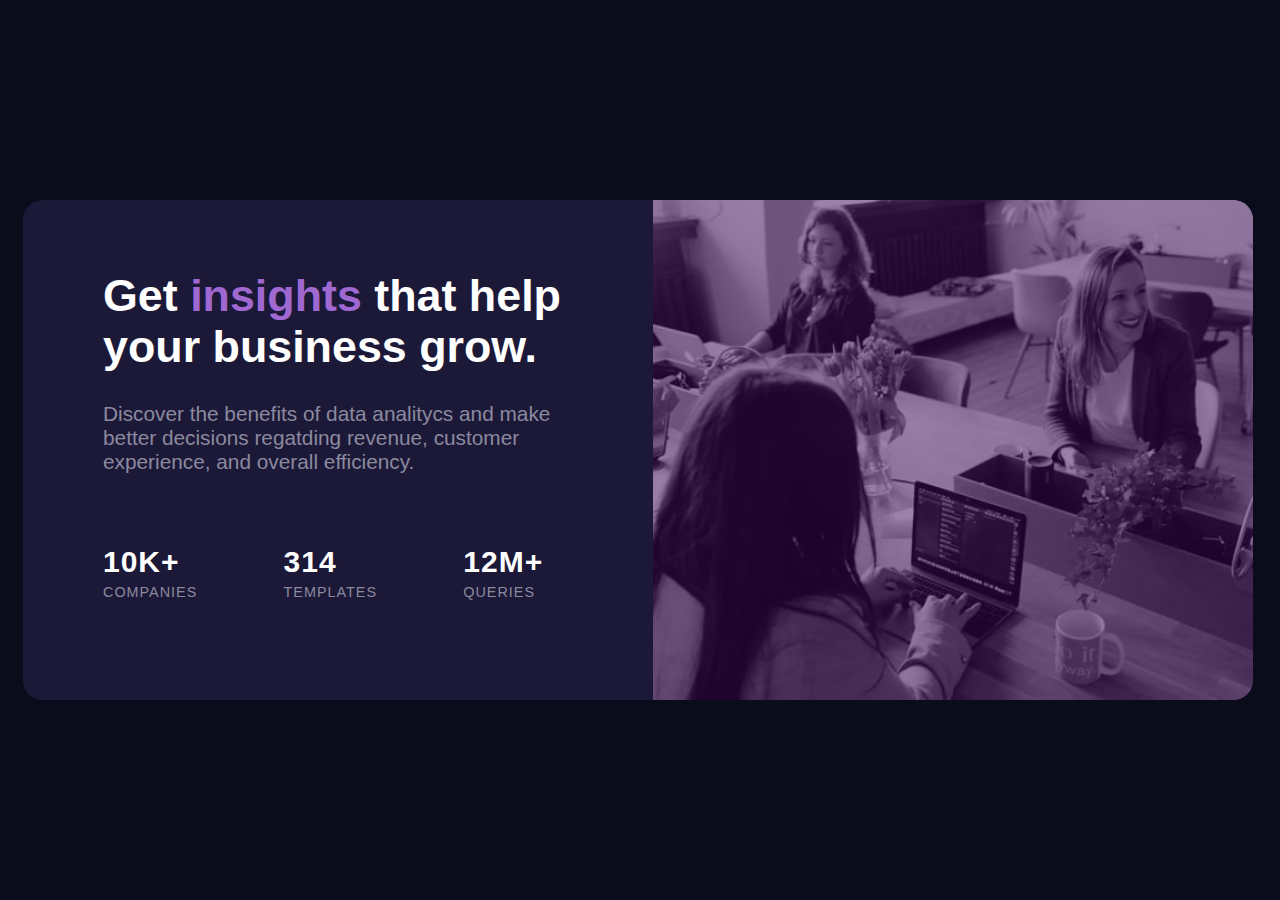
==== card/index.html @ 83eadf2f "Criei a primeira página" ====
<!DOCTYPE html>
<html lang="en">

<head>
    <meta charset="UTF-8">
    <meta name="viewport" content="width=device-width, initial-scale=1.0">
    <link rel="stylesheet" type="text/css" href="style.css">
    <title>Card</title>
</head>

<body>
    <div id="container1">
        <div id="marketing">
            <h1>Get <span>insights </span>that help your business grow.</h1>
            <p>Discover the benefits of data analitycs and make better decisions regatding revenue, customer experience,
                and
                overall efficiency.</p>
            <ul>
                <li>
                    <h2>10K+</h2>COMPANIES
                </li>
                <li>
                    <h2>314</h2>TEMPLATES
                </li>
                <li class="last">
                    <h2>12M+</h2>QUERIES
                </li>
            </ul>
        </div>
        <div id="container">
            <!--Colocando um fundo de alguma cor em uma imagem-->
            <span id="fundo">
                <div id="picture"></div>
                <img src="images/image-header-desktop.jpg" width="600px" height="500px">
            </span>
            <!--Colocando um fundo de alguma cor em uma imagem-->
        </div>
    </div>
</body>

</html>
---- card/style.css ----
body{
    box-sizing: border-box;
    padding: 0;
    margin: 0;
    background-color: rgb(10, 12, 27);
    font-size: 1.4rem;
    font-family:Arial, Helvetica, sans-serif;
    color: #fff;
}

span{
    color: rgb(160, 104, 209)
}

p{
    color: rgb(139, 137, 159);
    text-align: left;
    font-size: 1.3rem;
}

#principal{
    list-style: none;
}

#principal li{
    display:block;
}

#container1{
    width: 1234px;
    height: 500px;
    border-radius: 20px;
    display: inline-block;
    position: absolute;
    top: 50%;
    left: 50%;
    overflow: hidden;
    transform: translate(-50%, -50%);
}

#container{
    display: inline-block;
    position: absolute;
    
}
/*Colocando um fundo de alguma cor em uma imagem*/
#fundo{
    width: 600px;
    height: 500px;
    float: right;
    margin-left: 630px;
    border-radius:0px 20px 20px 0px;
}

#picture{
    display: inline-block;
    background-color: rgb(57, 5, 86);
    width: 600px;
    height: 500px;
    opacity: 0.5;
    position: absolute;
    border-radius:0px 20px 20px 0px;
  }

img{
    border-radius:0px 20px 20px 0px;
}

/*Colocando um fundo de alguma cor em uma imagem*/

#marketing{
    box-sizing: border-box;
    display: inline-block;
    background-color: rgb(28, 25, 56);
    width: 630px;
    height: 500px;
    padding: 80px;
    padding-top: 40px;
    position: absolute;

  }

#marketing ul{
    width: 470px;
    margin: 0;
    padding: 0;
    padding-top: 50px;
    display: inline-block;
    list-style: none;
}

#marketing ul li{
      margin: 0;
      margin-right: 80px;
      padding: 0;
      display: inline-block;
      font-size: 0.9rem;
      font-family:Verdana, Geneva, Tahoma, sans-serif;
      letter-spacing: 1px;
      color: rgb(139, 137, 159);
  }

  #marketing ul .last{
    margin: 0;
    margin-right: 0;
    padding: 0;
    display: inline-block;
    font-size: 0.9rem;
    font-family:Verdana, Geneva, Tahoma, sans-serif;
    letter-spacing: 1px;
    color: rgb(139, 137, 159);
}

#marketing ul li h2{
    margin: 0;
    margin-bottom: 5px;
    font-size: 30px;
    font-family:Arial, Helvetica, sans-serif;
    color: #fff;
}
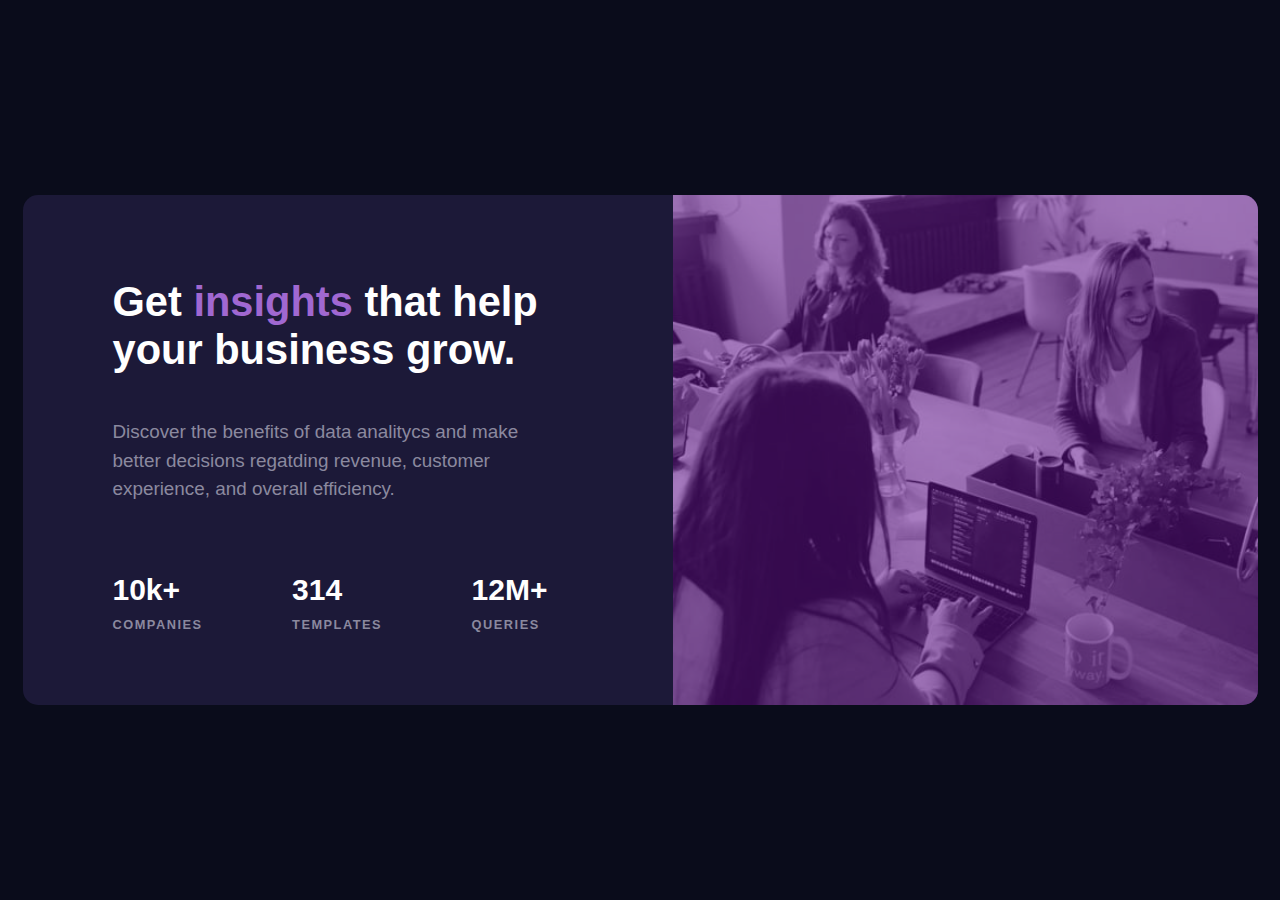
==== commit cbbe26f3: "Responsividade feita na gambiarra" ====
--- a/card/index.html
+++ b/card/index.html
@@ -9,32 +9,38 @@
 </head>
 
 <body>
-    <div id="container1">
-        <div id="marketing">
+    <div class="container1">
+        <div class="marketing">
             <h1>Get <span>insights </span>that help your business grow.</h1>
             <p>Discover the benefits of data analitycs and make better decisions regatding revenue, customer experience,
                 and
                 overall efficiency.</p>
             <ul>
                 <li>
-                    <h2>10K+</h2>COMPANIES
+                    <h2>10k+</h2>
+                    <h3>companies</h3>
                 </li>
                 <li>
-                    <h2>314</h2>TEMPLATES
+                    <h2>314</h2>
+                    <h3>templates</h3>
                 </li>
                 <li class="last">
-                    <h2>12M+</h2>QUERIES
+                    <h2>12M+</h2>
+                    <h3>queries</h3>
                 </li>
             </ul>
         </div>
-        <div id="container">
-            <!--Colocando um fundo de alguma cor em uma imagem-->
-            <span id="fundo">
-                <div id="picture"></div>
-                <img src="images/image-header-desktop.jpg" width="600px" height="500px">
-            </span>
-            <!--Colocando um fundo de alguma cor em uma imagem-->
+        <div class="container">
+            <img src="images/image-header-desktop.jpg">
         </div>
+    </div>
+    <div class="break">
+        <br><br><br><br><br><br><br><br><br><br>
+        <br><br><br><br><br><br><br><br><br><br>
+        <br><br><br><br><br><br><br><br><br><br>
+        <br><br><br><br><br><br><br><br><br><br>
+        <br><br><br><br><br><br><br>
+
     </div>
 </body>
 
--- a/card/style.css
+++ b/card/style.css
@@ -1,6 +1,9 @@
+*{
+    margin: 0;
+    box-sizing: border-box;
+}
+
 body{
-    box-sizing: border-box;
-    padding: 0;
     margin: 0;
     background-color: rgb(10, 12, 27);
     font-size: 1.4rem;
@@ -8,114 +11,162 @@
     color: #fff;
 }
 
-span{
-    color: rgb(160, 104, 209)
+div.container1{
+    display: flex;
+    position: absolute;
+    left: 50%;
+    top: 50%;
+    transform: translate(-50%, -50%);
+    justify-content: center;
+    align-items: center;
+    height: 510px;
+    width: 1300px;
+    margin: 0 auto;
+    border-radius: 15px;
 }
 
-p{
-    color: rgb(139, 137, 159);
-    text-align: left;
-    font-size: 1.3rem;
+div.container1 .marketing{
+    display: flex;
+    flex-direction: column;
+    justify-content: space-evenly;
+    align-items: center;
+    padding: 65px;
+    padding-right: 125px;
+    padding-left: 90px;
+    height: 100%;
+    border-radius: 15px 0px 0px 15px;
 }
 
-#principal{
-    list-style: none;
+div.container1 .marketing h1{
+    font-size: 2.6rem;
+    width: 100%;
+    margin-bottom: 25px;
 }
 
-#principal li{
-    display:block;
+div.container1 .marketing h1 span{
+    color:  rgb(160, 104, 209);
 }
 
-#container1{
-    width: 1234px;
-    height: 500px;
-    border-radius: 20px;
-    display: inline-block;
-    position: absolute;
-    top: 50%;
-    left: 50%;
-    overflow: hidden;
-    transform: translate(-50%, -50%);
+div.container1 .marketing p{
+    color: rgb(139, 137, 159);
+    font-size: 1.18rem;
+    line-height: 1.8rem;
+    margin-bottom: 50px;
 }
 
-#container{
-    display: inline-block;
-    position: absolute;
-    
-}
-/*Colocando um fundo de alguma cor em uma imagem*/
-#fundo{
-    width: 600px;
-    height: 500px;
-    float: right;
-    margin-left: 630px;
-    border-radius:0px 20px 20px 0px;
+div.container1 .marketing ul{
+    list-style-type: none;
+    padding: 0;
+    display: flex;
+    justify-content: space-between;
+    width: 100%;
+    font-size: 1.25rem;
 }
 
-#picture{
-    display: inline-block;
-    background-color: rgb(57, 5, 86);
-    width: 600px;
-    height: 500px;
-    opacity: 0.5;
-    position: absolute;
-    border-radius:0px 20px 20px 0px;
-  }
-
-img{
-    border-radius:0px 20px 20px 0px;
+div.container1 .marketing ul h3{
+    color: rgb(139, 137, 159);
+    font-size: 0.8rem;
+    font-weight: bold;
+    letter-spacing: 1.5px;
+    transform: translateY(65%);
+    text-transform: uppercase;
 }
 
-/*Colocando um fundo de alguma cor em uma imagem*/
-
-#marketing{
-    box-sizing: border-box;
-    display: inline-block;
+div.marketing{
     background-color: rgb(28, 25, 56);
-    width: 630px;
-    height: 500px;
-    padding: 80px;
-    padding-top: 40px;
-    position: absolute;
-
-  }
-
-#marketing ul{
-    width: 470px;
-    margin: 0;
-    padding: 0;
-    padding-top: 50px;
-    display: inline-block;
-    list-style: none;
+    width: 50%;
+    height: 100%;
 }
 
-#marketing ul li{
-      margin: 0;
-      margin-right: 80px;
-      padding: 0;
-      display: inline-block;
-      font-size: 0.9rem;
-      font-family:Verdana, Geneva, Tahoma, sans-serif;
-      letter-spacing: 1px;
-      color: rgb(139, 137, 159);
-  }
-
-  #marketing ul .last{
-    margin: 0;
-    margin-right: 0;
-    padding: 0;
-    display: inline-block;
-    font-size: 0.9rem;
-    font-family:Verdana, Geneva, Tahoma, sans-serif;
-    letter-spacing: 1px;
-    color: rgb(139, 137, 159);
+div.container{
+    background-color: rgb(96 16 141);
+    height: 100%;
+    width: 45%;
+    border-radius: 0px 15px 15px 0px;
 }
 
-#marketing ul li h2{
-    margin: 0;
-    margin-bottom: 5px;
-    font-size: 30px;
-    font-family:Arial, Helvetica, sans-serif;
-    color: #fff;
+div.container img{
+    display: inline-block;
+    border-radius: 0px 15px 15px 0px;
+    height: 100%;
+    width: 100%;
+    opacity: 0.45;
 }
 
+div.break{
+    display: none;
+}
+
+
+@media screen and (max-width:1000px){
+    div.container1{
+        flex-direction: column-reverse;
+        height: auto;
+        width: 80vw;
+        top: 75%;
+    }
+
+    div.container1 .marketing{
+        border-radius: 0px 0px 15px 15px;
+        width: 100%;
+        padding: 30px;
+        padding-top: 40px;
+    }
+
+    div.container1 .marketing h1{
+        font-size: 1.8rem;
+        text-align: center;
+    }
+
+    div.container1 .marketing p{
+        width: 100%;
+        text-align: center;
+        font-size: 1.1rem;
+        margin-bottom: 40px;
+    }
+
+    div.container1 .marketing ul{
+        display: flex;
+        flex-direction: column;
+        align-items: center;
+        width: 100%;
+        font-size: 1.2rem;
+    }
+
+    div.container1 .marketing ul li{
+        box-sizing: content-box;
+        margin-bottom: 2rem;
+    }
+
+    div.container1 .marketing ul li h2{
+        box-sizing: content-box;
+        text-align: center;
+        line-height: 3rem;
+    }
+
+    div.container1 .marketing ul h3{
+        transform: translate(0, 0);
+    }
+
+    div.container1 .container{
+        border-radius: 15px 15px 0px 0px;
+        width: 100%;
+        height: 30vh;
+    }
+
+    div.container1 .container img{
+        border-radius: 15px 15px 0px 0px;
+        height: 100%;
+    }
+
+    div.break{
+        display: block;
+    }
+
+}
+
+@media screen and (max-width:380px){
+    div.container1{
+        top: 85%;
+    }
+}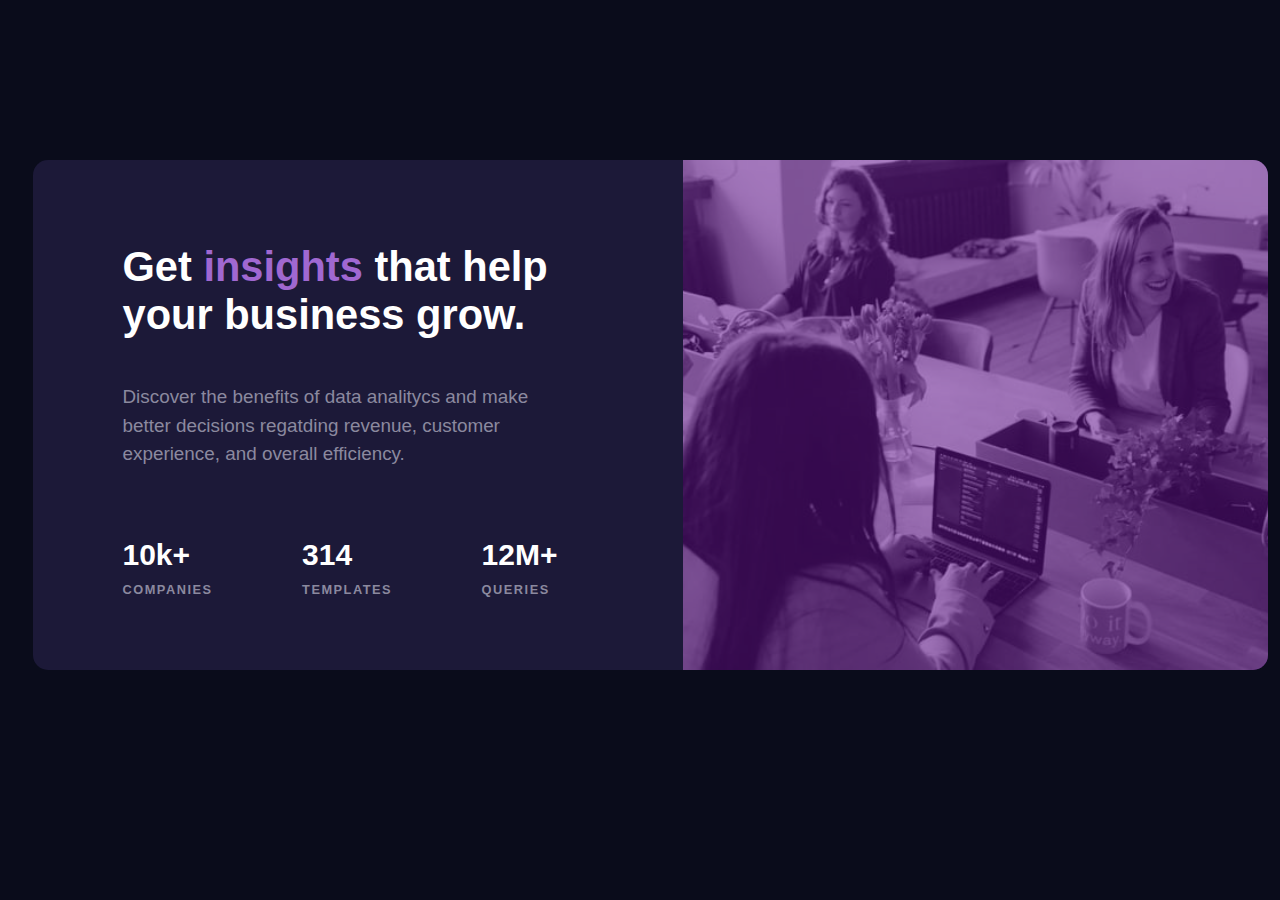
==== commit 1e7f17ec: "Possible fix" ====
--- a/card/index.html
+++ b/card/index.html
@@ -1,47 +1,54 @@
 <!DOCTYPE html>
 <html lang="en">
+  <head>
+    <meta charset="UTF-8" />
+    <meta name="viewport" content="width=device-width, initial-scale=1.0" />
+    <link rel="stylesheet" type="text/css" href="style.css" />
+    <title>Card</title>
+  </head>
 
-<head>
-    <meta charset="UTF-8">
-    <meta name="viewport" content="width=device-width, initial-scale=1.0">
-    <link rel="stylesheet" type="text/css" href="style.css">
-    <title>Card</title>
-</head>
-
-<body>
-    <div class="container1">
+  <body>
+    <!-- Don't write div's alone -->
+    <main>
+      <div class="container1">
         <div class="marketing">
-            <h1>Get <span>insights </span>that help your business grow.</h1>
-            <p>Discover the benefits of data analitycs and make better decisions regatding revenue, customer experience,
-                and
-                overall efficiency.</p>
-            <ul>
-                <li>
-                    <h2>10k+</h2>
-                    <h3>companies</h3>
-                </li>
-                <li>
-                    <h2>314</h2>
-                    <h3>templates</h3>
-                </li>
-                <li class="last">
-                    <h2>12M+</h2>
-                    <h3>queries</h3>
-                </li>
-            </ul>
+          <h1>Get <span>insights </span>that help your business grow.</h1>
+          <p>
+            Discover the benefits of data analitycs and make better decisions
+            regatding revenue, customer experience, and overall efficiency.
+          </p>
+          <ul>
+            <li>
+              <h2>10k+</h2>
+              <h3>companies</h3>
+            </li>
+            <li>
+              <h2>314</h2>
+              <h3>templates</h3>
+            </li>
+            <li class="last">
+              <h2>12M+</h2>
+              <h3>queries</h3>
+            </li>
+          </ul>
         </div>
         <div class="container">
-            <img src="images/image-header-desktop.jpg">
+          <!-- It's good practice to use de alt, width and height atributtes on images -->
+          <img
+            src="images/image-header-desktop.jpg"
+            alt="Corporate"
+            width="250"
+            height="150"
+          />
         </div>
-    </div>
-    <div class="break">
-        <br><br><br><br><br><br><br><br><br><br>
-        <br><br><br><br><br><br><br><br><br><br>
-        <br><br><br><br><br><br><br><br><br><br>
-        <br><br><br><br><br><br><br><br><br><br>
-        <br><br><br><br><br><br><br>
-
-    </div>
-</body>
-
-</html>+      </div>
+    </main>
+    <!-- <div class="break">
+      <br /><br /><br /><br /><br /><br /><br /><br /><br /><br />
+      <br /><br /><br /><br /><br /><br /><br /><br /><br /><br />
+      <br /><br /><br /><br /><br /><br /><br /><br /><br /><br />
+      <br /><br /><br /><br /><br /><br /><br /><br /><br /><br />
+      <br /><br /><br /><br /><br /><br /><br />
+    </div> -->
+  </body>
+</html>
--- a/card/style.css
+++ b/card/style.css
@@ -1,172 +1,207 @@
-*{
-    margin: 0;
-    box-sizing: border-box;
-}
-
-body{
-    margin: 0;
-    background-color: rgb(10, 12, 27);
-    font-size: 1.4rem;
-    font-family:Arial, Helvetica, sans-serif;
-    color: #fff;
-}
-
-div.container1{
-    display: flex;
-    position: absolute;
-    left: 50%;
-    top: 50%;
-    transform: translate(-50%, -50%);
-    justify-content: center;
-    align-items: center;
-    height: 510px;
-    width: 1300px;
-    margin: 0 auto;
-    border-radius: 15px;
-}
-
-div.container1 .marketing{
+/* Try to use de FIRT MOBILE philosophy to build responsive webs */
+@keyframes anima {
+  from {
+    opacity: 0;
+  }
+  to {
+    opacity: 1;
+  }
+}
+
+* {
+  margin: 0;
+  box-sizing: border-box;
+}
+
+main {
+  max-width: 1280px;
+  margin: 0 auto;
+}
+/* You should have a card container. 
+In this case is the body, but you could use a semantic card such as main or section. 
+Just add some padding to top and bottom */
+body {
+  height: 100%;
+  display: flex;
+  flex-direction: column;
+  padding: 10rem 0;
+  margin: 0;
+  background-color: rgb(10, 12, 27);
+  font-size: 1.4rem;
+  font-family: Arial, Helvetica, sans-serif;
+  color: #fff;
+}
+
+img {
+  display: block;
+  object-fit: cover;
+  object-position: center top;
+}
+
+/* Maybe you need the absolute position for your animation. But, that give a few problems that a don´t understand :c sorry */
+div.container1 {
+  display: flex;
+  /* position: absolute; */
+  /* left: 50%; */
+  /* top: 50%; */
+  /* transform: translate(-50%, -50%); */
+  justify-content: center;
+  align-items: center;
+  height: 510px;
+  width: 1300px;
+  margin: 0 auto;
+  border-radius: 15px;
+  animation-name: anima;
+  animation-duration: 3s;
+}
+
+/* Use it just for center vertical */
+@media (max-width: 1000px) {
+  div.container1 {
+    height: auto;
+  }
+}
+
+div.container1 .marketing {
+  display: flex;
+  flex-direction: column;
+  justify-content: space-evenly;
+  align-items: center;
+  padding: 65px;
+  padding-right: 125px;
+  padding-left: 90px;
+  height: 100%;
+  border-radius: 15px 0px 0px 15px;
+}
+
+div.container1 .marketing h1 {
+  font-size: 2.6rem;
+  width: 100%;
+  margin-bottom: 25px;
+}
+
+div.container1 .marketing h1 span {
+  color: rgb(160, 104, 209);
+}
+
+div.container1 .marketing p {
+  color: rgb(139, 137, 159);
+  font-size: 1.18rem;
+  line-height: 1.8rem;
+  margin-bottom: 50px;
+}
+
+div.container1 .marketing ul {
+  list-style-type: none;
+  padding: 0;
+  display: flex;
+  justify-content: space-between;
+  width: 100%;
+  font-size: 1.25rem;
+}
+
+div.container1 .marketing ul h3 {
+  color: rgb(139, 137, 159);
+  font-size: 0.8rem;
+  font-weight: bold;
+  letter-spacing: 1.5px;
+  transform: translateY(65%);
+  text-transform: uppercase;
+}
+
+div.marketing {
+  background-color: rgb(28, 25, 56);
+  width: 50%;
+  height: 100%;
+}
+
+div.container {
+  background-color: rgb(96 16 141);
+  height: 100%;
+  width: 45%;
+  border-radius: 0px 15px 15px 0px;
+}
+
+div.container img {
+  /* display: inline-block; */
+  border-radius: 0px 15px 15px 0px;
+  height: 100%;
+  width: 100%;
+  opacity: 0.45;
+}
+
+div.break {
+  display: none;
+}
+
+@media screen and (max-width: 1000px) {
+  div.container1 {
+    flex-direction: column-reverse;
+    height: auto;
+    width: 80vw;
+    top: 75%;
+  }
+
+  div.container1 .marketing {
+    border-radius: 0px 0px 15px 15px;
+    width: 100%;
+    padding: 30px;
+    padding-top: 40px;
+  }
+
+  div.container1 .marketing h1 {
+    font-size: 1.8rem;
+    text-align: center;
+  }
+
+  div.container1 .marketing p {
+    width: 100%;
+    text-align: center;
+    font-size: 1.1rem;
+    margin-bottom: 40px;
+  }
+
+  div.container1 .marketing ul {
     display: flex;
     flex-direction: column;
-    justify-content: space-evenly;
     align-items: center;
-    padding: 65px;
-    padding-right: 125px;
-    padding-left: 90px;
+    width: 100%;
+    font-size: 1.2rem;
+  }
+
+  div.container1 .marketing ul li {
+    box-sizing: content-box;
+    margin-bottom: 2rem;
+  }
+
+  div.container1 .marketing ul li h2 {
+    box-sizing: content-box;
+    text-align: center;
+    line-height: 3rem;
+  }
+
+  div.container1 .marketing ul h3 {
+    transform: translate(0, 0);
+  }
+
+  div.container1 .container {
+    border-radius: 15px 15px 0px 0px;
+    width: 100%;
+    /* height: 30vh; */
+  }
+
+  div.container1 .container img {
+    border-radius: 15px 15px 0px 0px;
     height: 100%;
-    border-radius: 15px 0px 0px 15px;
-}
-
-div.container1 .marketing h1{
-    font-size: 2.6rem;
-    width: 100%;
-    margin-bottom: 25px;
-}
-
-div.container1 .marketing h1 span{
-    color:  rgb(160, 104, 209);
-}
-
-div.container1 .marketing p{
-    color: rgb(139, 137, 159);
-    font-size: 1.18rem;
-    line-height: 1.8rem;
-    margin-bottom: 50px;
-}
-
-div.container1 .marketing ul{
-    list-style-type: none;
-    padding: 0;
-    display: flex;
-    justify-content: space-between;
-    width: 100%;
-    font-size: 1.25rem;
-}
-
-div.container1 .marketing ul h3{
-    color: rgb(139, 137, 159);
-    font-size: 0.8rem;
-    font-weight: bold;
-    letter-spacing: 1.5px;
-    transform: translateY(65%);
-    text-transform: uppercase;
-}
-
-div.marketing{
-    background-color: rgb(28, 25, 56);
-    width: 50%;
-    height: 100%;
-}
-
-div.container{
-    background-color: rgb(96 16 141);
-    height: 100%;
-    width: 45%;
-    border-radius: 0px 15px 15px 0px;
-}
-
-div.container img{
-    display: inline-block;
-    border-radius: 0px 15px 15px 0px;
-    height: 100%;
-    width: 100%;
-    opacity: 0.45;
-}
-
-div.break{
-    display: none;
-}
-
-
-@media screen and (max-width:1000px){
-    div.container1{
-        flex-direction: column-reverse;
-        height: auto;
-        width: 80vw;
-        top: 75%;
-    }
-
-    div.container1 .marketing{
-        border-radius: 0px 0px 15px 15px;
-        width: 100%;
-        padding: 30px;
-        padding-top: 40px;
-    }
-
-    div.container1 .marketing h1{
-        font-size: 1.8rem;
-        text-align: center;
-    }
-
-    div.container1 .marketing p{
-        width: 100%;
-        text-align: center;
-        font-size: 1.1rem;
-        margin-bottom: 40px;
-    }
-
-    div.container1 .marketing ul{
-        display: flex;
-        flex-direction: column;
-        align-items: center;
-        width: 100%;
-        font-size: 1.2rem;
-    }
-
-    div.container1 .marketing ul li{
-        box-sizing: content-box;
-        margin-bottom: 2rem;
-    }
-
-    div.container1 .marketing ul li h2{
-        box-sizing: content-box;
-        text-align: center;
-        line-height: 3rem;
-    }
-
-    div.container1 .marketing ul h3{
-        transform: translate(0, 0);
-    }
-
-    div.container1 .container{
-        border-radius: 15px 15px 0px 0px;
-        width: 100%;
-        height: 30vh;
-    }
-
-    div.container1 .container img{
-        border-radius: 15px 15px 0px 0px;
-        height: 100%;
-    }
-
-    div.break{
-        display: block;
-    }
-
-}
-
-@media screen and (max-width:380px){
-    div.container1{
-        top: 85%;
-    }
-}+  }
+
+  div.break {
+    display: block;
+  }
+}
+
+/* @media screen and (max-width: 380px) {
+  div.container1 {
+    top: 85%;
+  }
+} */
